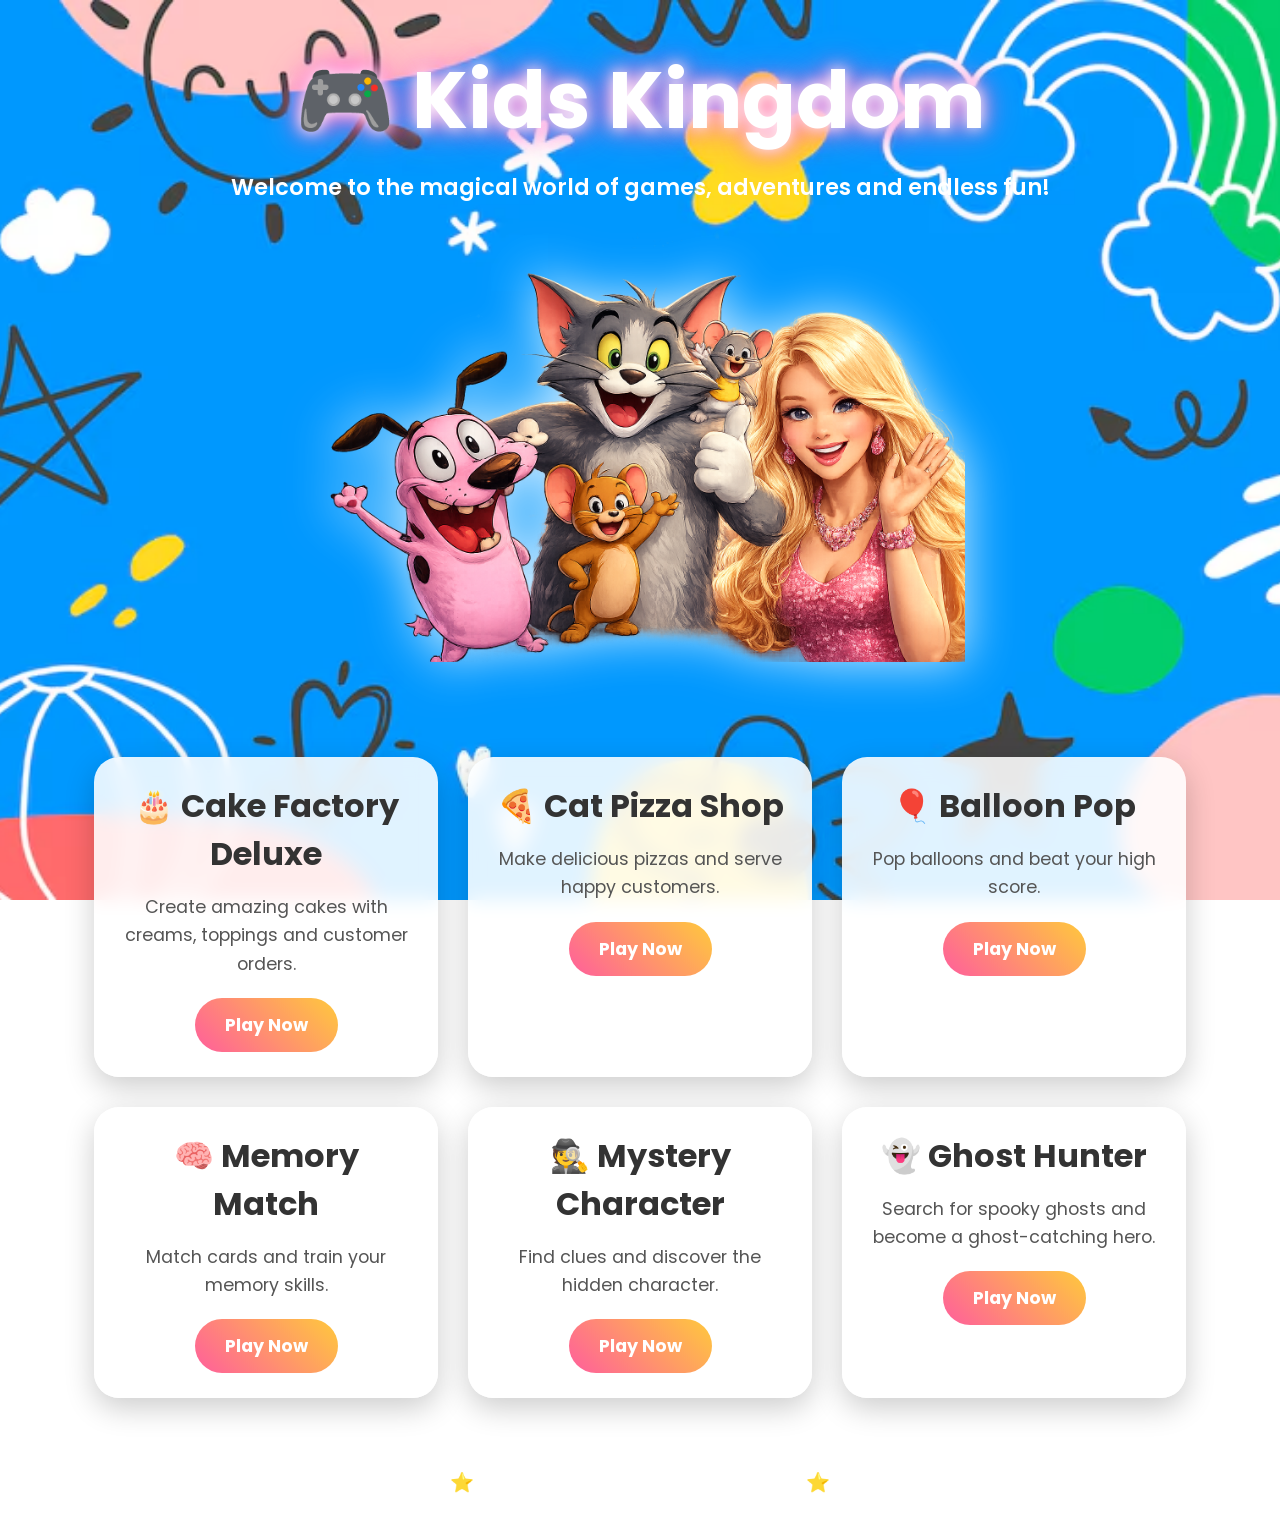
==== index.html @ ed4bda5d "initial commit" ====
<!DOCTYPE html>
<html lang="en">

<head>

    <meta charset="UTF-8">

    <meta name="viewport"
          content="width=device-width, initial-scale=1.0">

    <title>Kids Kingdom</title>

    <link rel="stylesheet" href="style.css">

    <link href="https://fonts.googleapis.com/css2?family=Poppins:wght@300;400;600;700&display=swap"
          rel="stylesheet">

</head>

<body>

    <!-- Floating Icons -->

    <div class="floating-icons">
        🎈 🎂 🍕 🌈 ⭐ 👻 🧠 🎮
    </div>

    <!-- Header -->

    <header>

        <h1>🎮 Kids Kingdom</h1>

        <p>
            Welcome to the magical world of games,
            adventures and endless fun!
        </p>

        <!-- Character Image -->

        <img
            src="images/cartoon-group.png"
            alt="Cartoon Characters"
            class="hero-panda">

    </header>

    <!-- Games Section -->

    <section class="games-section">

        <div class="game-card">

            <h2>🎂 Cake Factory Deluxe</h2>

            <p>
                Create amazing cakes with creams,
                toppings and customer orders.
            </p>

            <a href="games/cake.html">
                Play Now
            </a>

        </div>

        <div class="game-card">

            <h2>🍕 Cat Pizza Shop</h2>

            <p>
                Make delicious pizzas and serve
                happy customers.
            </p>

            <a href="games/pizza.html">
                Play Now
            </a>

        </div>

        <div class="game-card">

            <h2>🎈 Balloon Pop</h2>

            <p>
                Pop balloons and beat your
                high score.
            </p>

            <a href="games/balloon.html">
                Play Now
            </a>

        </div>

        <div class="game-card">

            <h2>🧠 Memory Match</h2>

            <p>
                Match cards and train your
                memory skills.
            </p>

            <a href="games/memory.html">
                Play Now
            </a>

        </div>

        <div class="game-card">

            <h2>🕵️ Mystery Character</h2>

            <p>
                Find clues and discover the
                hidden character.
            </p>

            <a href="games/mystery.html">
                Play Now
            </a>

        </div>

        <div class="game-card">

            <h2>👻 Ghost Hunter</h2>

            <p>
                Search for spooky ghosts and
                become a ghost-catching hero.
            </p>

            <a href="games/haunted.html">
                Play Now
            </a>

        </div>

    </section>

    <!-- Footer -->

    <footer>

        <p>
            ⭐ Made with Fun for Kids Kingdom ⭐
        </p>

    </footer>

    <script src="script.js"></script>

</body>

</html>
---- style.css ----
*{
    margin:0;
    padding:0;
    box-sizing:border-box;
    font-family:'Poppins',sans-serif;
}

body{

    min-height:100vh;

    background-image:url("images/background.jpg");

    background-size:cover;

    background-position:center;

    background-attachment:fixed;

    overflow-x:hidden;
}

/* Floating Icons */

.floating-icons{

    position:fixed;

    top:20px;

    left:-100%;

    font-size:40px;

    z-index:1;

    animation:floatIcons 18s linear infinite;

    pointer-events:none;
}

@keyframes floatIcons{

    from{
        left:-100%;
    }

    to{
        left:110%;
    }
}

/* Header */

header{

    text-align:center;

    padding:40px 20px;

    position:relative;
}

header h1{

    font-size:5rem;

    color:white;

    text-shadow:
    0 0 15px #fff,
    0 0 25px #ff66cc,
    0 0 40px #ff66cc;
}

header p{

    color:white;

    font-size:1.4rem;

    margin-top:10px;

    font-weight:600;
}

/* Character Image */

.hero-panda{

    width:650px;

    max-width:95%;

    display:block;

    margin:25px auto;

    animation:floatCharacter 3s ease-in-out infinite;

    filter:
    drop-shadow(0 0 25px rgba(255,255,255,0.8));
}

@keyframes floatCharacter{

    0%{
        transform:translateY(0);
    }

    50%{
        transform:translateY(-15px);
    }

    100%{
        transform:translateY(0);
    }
}

/* Games Grid */

.games-section{

    width:90%;

    max-width:1400px;

    margin:auto;

    display:grid;

    grid-template-columns:
    repeat(auto-fit,minmax(280px,1fr));

    gap:30px;

    padding:30px;
}

/* Game Cards */

.game-card{

    background:
    rgba(255,255,255,0.88);

    backdrop-filter:blur(10px);

    border-radius:25px;

    padding:25px;

    text-align:center;

    box-shadow:
    0 10px 30px rgba(0,0,0,0.2);

    transition:0.4s;
}

.game-card:hover{

    transform:
    translateY(-10px)
    scale(1.05);

    box-shadow:
    0 20px 40px rgba(0,0,0,0.3);
}

.game-card h2{

    color:#333;

    margin-bottom:15px;

    font-size:2rem;
}

.game-card p{

    color:#555;

    margin-bottom:20px;

    line-height:1.6;

    font-size:1.1rem;
}

/* Buttons */

.game-card a{

    display:inline-block;

    padding:14px 30px;

    text-decoration:none;

    border-radius:30px;

    color:white;

    font-weight:bold;

    font-size:1.1rem;

    background:
    linear-gradient(
        45deg,
        #ff5e9c,
        #ffc93c
    );

    transition:0.3s;
}

.game-card a:hover{

    transform:scale(1.1);
}

/* Footer */

footer{

    text-align:center;

    padding:40px;

    color:white;

    font-size:1.2rem;

    font-weight:bold;
}

/* Mobile */

@media(max-width:768px){

    header h1{

        font-size:3rem;
    }

    .hero-panda{

        width:400px;
    }

    .game-card h2{

        font-size:1.5rem;
    }
}
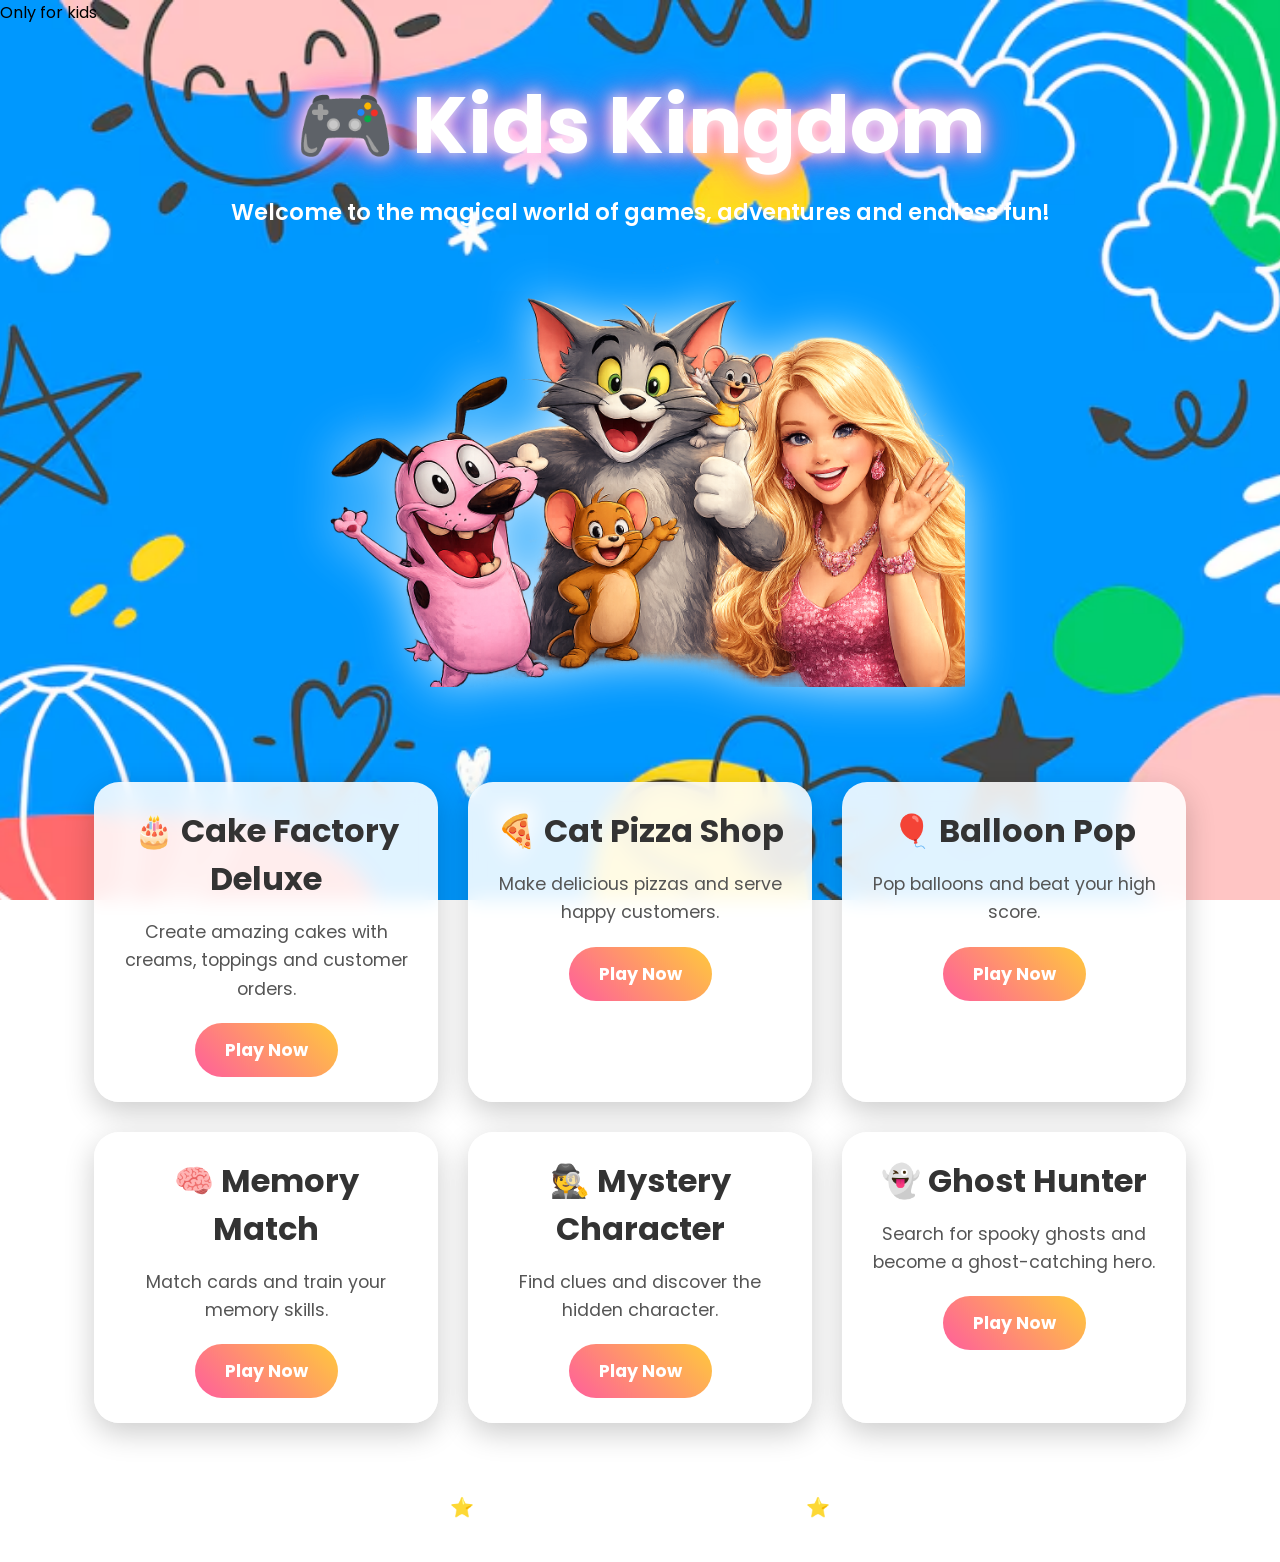
==== commit f926f15d: "test deployment" ====
--- a/index.html
+++ b/index.html
@@ -9,6 +9,7 @@
           content="width=device-width, initial-scale=1.0">
 
     <title>Kids Kingdom</title>
+    <div>Only for kids</div>
 
     <link rel="stylesheet" href="style.css">
 
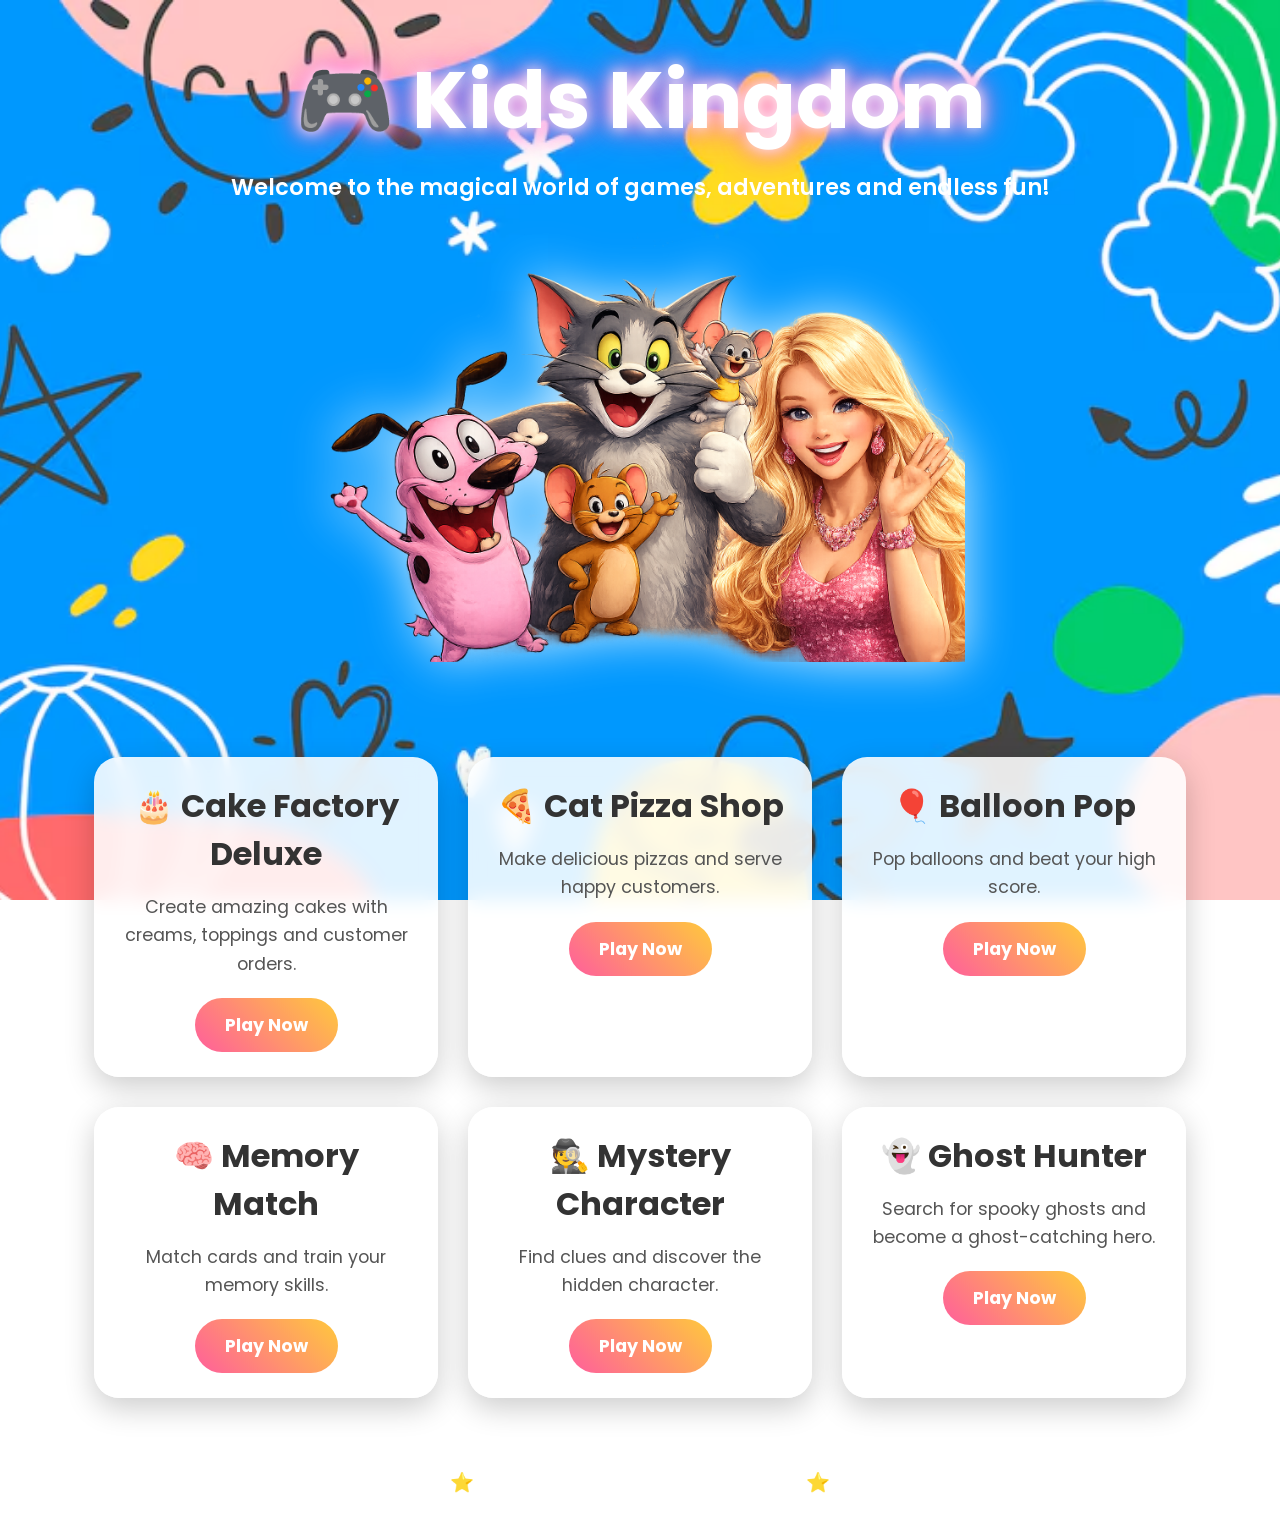
==== commit 47429de1: "modified:   index.html" ====
--- a/index.html
+++ b/index.html
@@ -9,7 +9,6 @@
           content="width=device-width, initial-scale=1.0">
 
     <title>Kids Kingdom</title>
-    <div>Only for kids</div>
 
     <link rel="stylesheet" href="style.css">
 
